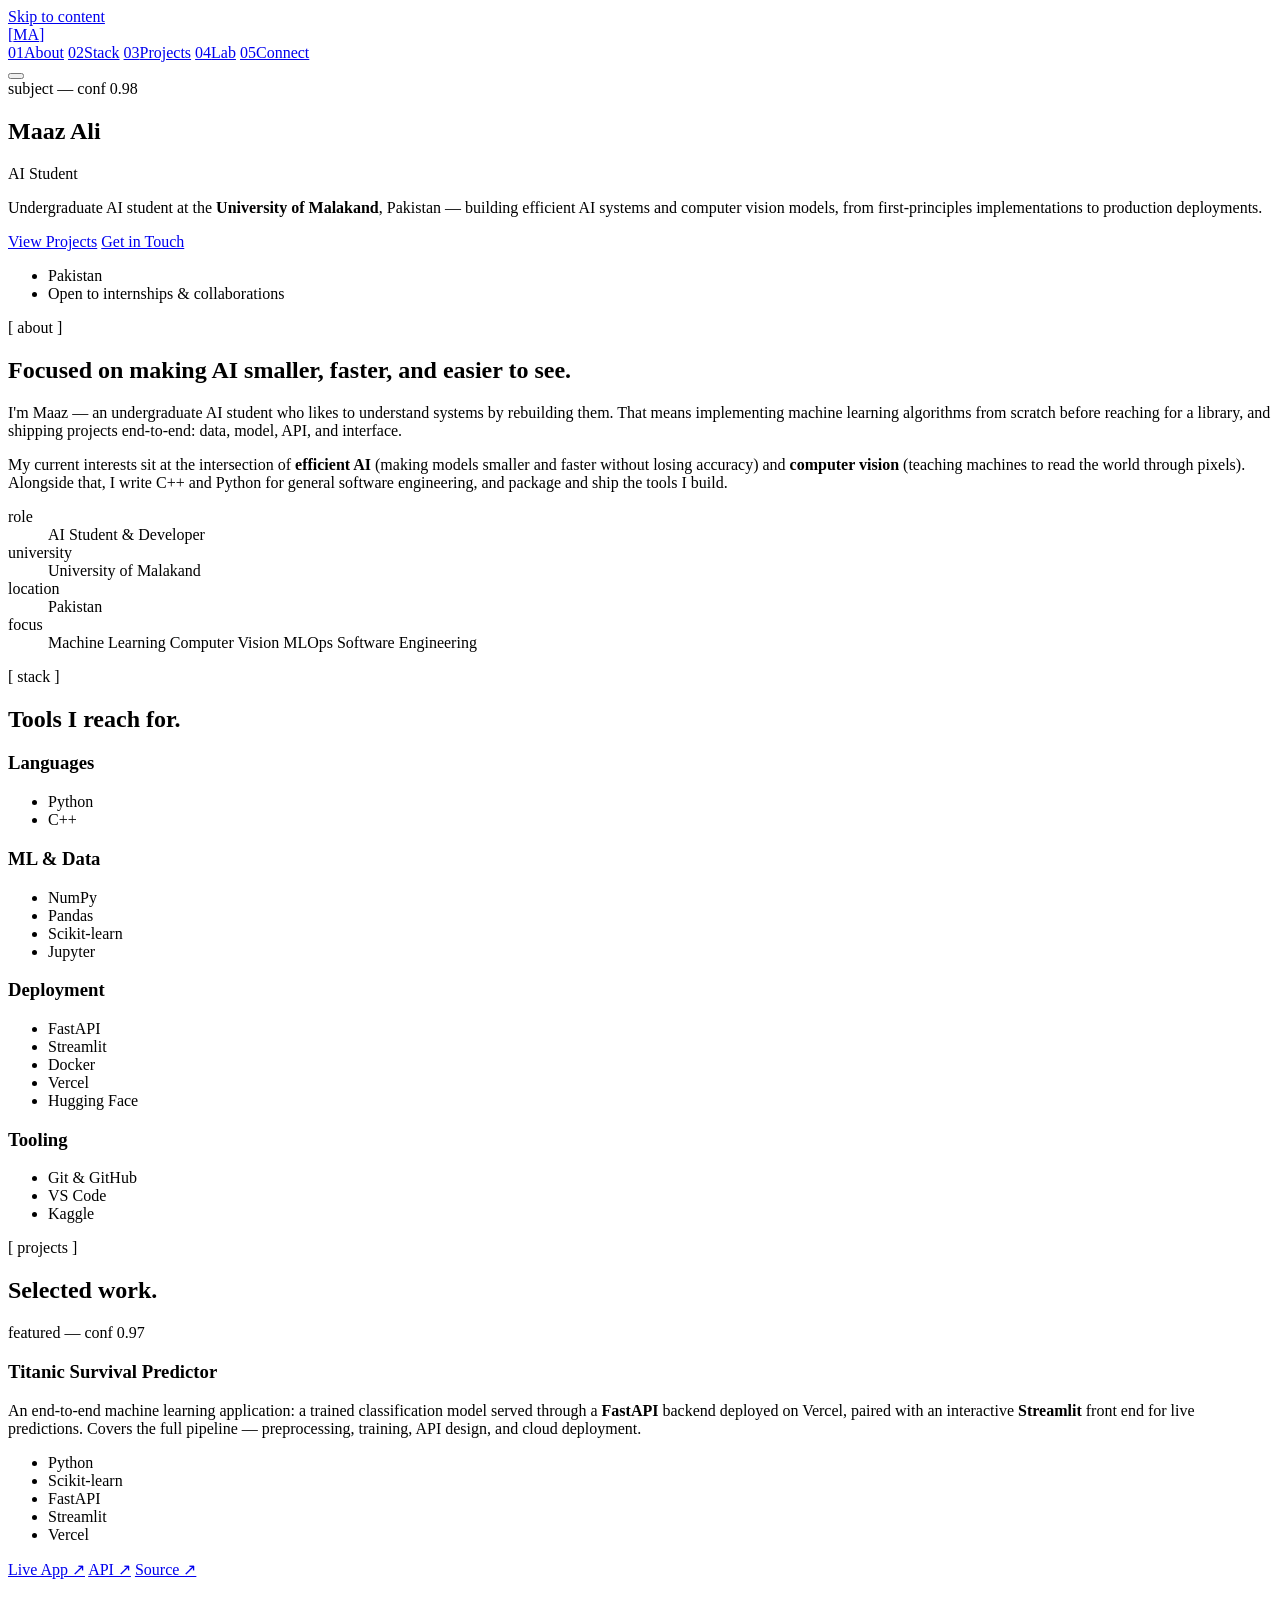
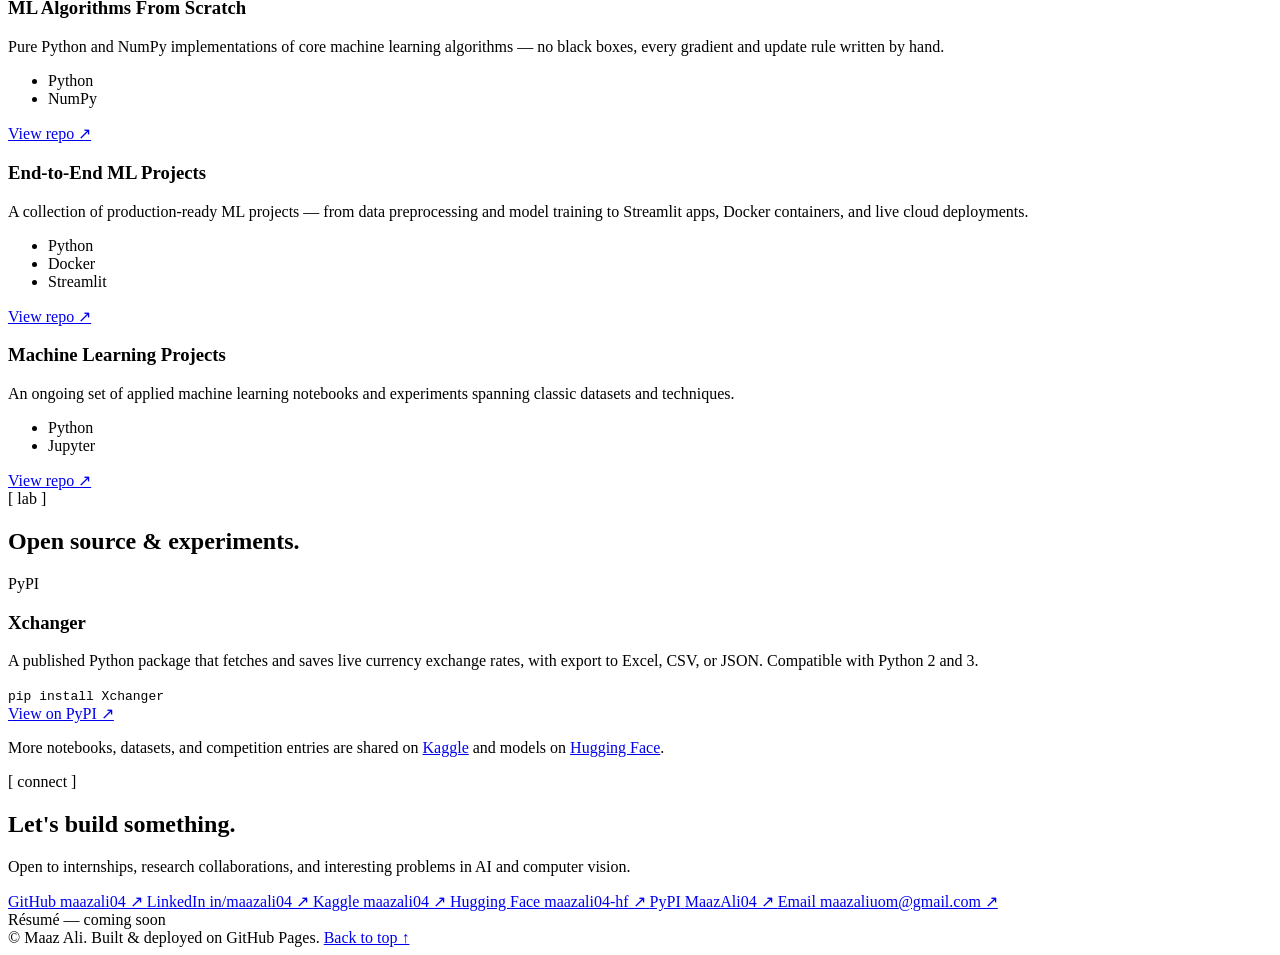
==== index.html @ 605f3b9a "Add files via upload" ====
<!DOCTYPE html>
<html lang="en">
<head>
  <meta charset="UTF-8">
  <meta name="viewport" content="width=device-width, initial-scale=1.0">
  <title>Maaz Ali — AI Student · Computer Vision & Efficient AI</title>
  <meta name="description" content="Maaz Ali is an AI student at the University of Malakand, Pakistan, focused on efficient AI and computer vision. Explore machine learning projects, deployed applications, and open-source packages.">
  <meta name="keywords" content="Maaz Ali, maazali04, AI student Pakistan, computer vision, machine learning portfolio, University of Malakand, C++ Python developer">
  <meta name="author" content="Maaz Ali">
  <link rel="canonical" href="https://maazali04.github.io/">

  <!-- Open Graph -->
  <meta property="og:type" content="website">
  <meta property="og:title" content="Maaz Ali — AI Student · Computer Vision & Efficient AI">
  <meta property="og:description" content="AI student building efficient, deployed machine learning systems — from-scratch ML algorithms, computer vision, and production ML apps.">
  <meta property="og:url" content="https://maazali04.github.io/">
  <meta property="og:image" content="https://avatars.githubusercontent.com/u/240897871?v=4">
  <meta property="og:site_name" content="Maaz Ali">

  <!-- Twitter -->
  <meta name="twitter:card" content="summary_large_image">
  <meta name="twitter:title" content="Maaz Ali — AI Student · Computer Vision & Efficient AI">
  <meta name="twitter:description" content="AI student building efficient, deployed machine learning systems — from-scratch ML algorithms, computer vision, and production ML apps.">
  <meta name="twitter:image" content="https://avatars.githubusercontent.com/u/240897871?v=4">

  <link rel="icon" href="data:image/svg+xml,%3Csvg xmlns='http://www.w3.org/2000/svg' viewBox='0 0 100 100'%3E%3Crect width='100' height='100' fill='%230F1210'/%3E%3Cpath d='M10 30V10h20M90 30V10H70M10 70v20h20M90 70v20H70' stroke='%23C9A227' stroke-width='6' fill='none'/%3E%3Ccircle cx='50' cy='50' r='16' stroke='%23C9A227' stroke-width='6' fill='none'/%3E%3C/svg%3E">

  <link rel="preconnect" href="https://fonts.googleapis.com">
  <link rel="preconnect" href="https://fonts.gstatic.com" crossorigin>
  <link href="https://fonts.googleapis.com/css2?family=Space+Grotesk:wght@400;500;600;700&family=IBM+Plex+Sans:wght@400;500;600&family=IBM+Plex+Mono:wght@400;500;600&display=swap" rel="stylesheet">

  <link rel="stylesheet" href="assets/style.css">

  <!-- Structured data -->
  <script type="application/ld+json">
  {
    "@context": "https://schema.org",
    "@type": "Person",
    "name": "Maaz Ali",
    "alternateName": "maazali04",
    "url": "https://maazali04.github.io/",
    "image": "https://avatars.githubusercontent.com/u/240897871?v=4",
    "jobTitle": "AI Student",
    "affiliation": {
      "@type": "CollegeOrUniversity",
      "name": "University of Malakand"
    },
    "email": "mailto:maazaliuom@gmail.com",
    "knowsAbout": ["Artificial Intelligence", "Machine Learning", "Computer Vision", "Python", "C++"],
    "sameAs": [
      "https://github.com/maazali04",
      "https://www.kaggle.com/maazali04",
      "https://www.linkedin.com/in/maazali04/",
      "https://huggingface.co/maazali04-hf",
      "https://pypi.org/user/MaazAli04/"
    ]
  }
  </script>
</head>
<body>

  <div class="grid-overlay" aria-hidden="true"></div>

  <a class="skip-link" href="#main">Skip to content</a>

  <header class="nav" id="nav">
    <a href="#top" class="nav__logo" aria-label="Maaz Ali — home">
      <span class="bracket">[</span>MA<span class="bracket">]</span>
    </a>
    <nav class="nav__links" aria-label="Primary">
      <a href="#about"><span class="idx">01</span>About</a>
      <a href="#stack"><span class="idx">02</span>Stack</a>
      <a href="#projects"><span class="idx">03</span>Projects</a>
      <a href="#lab"><span class="idx">04</span>Lab</a>
      <a href="#connect"><span class="idx">05</span>Connect</a>
    </nav>
    <button class="nav__toggle" id="navToggle" aria-label="Toggle menu" aria-expanded="false">
      <span></span><span></span><span></span>
    </button>
  </header>

  <main id="main">

    <!-- HERO -->
    <section class="hero" id="top">
      <div class="hero__inner">
        <div class="detect-box">
          <span class="detect-box__tag">subject — conf 0.98</span>
          <h1 class="hero__name">Maaz&nbsp;Ali</h1>
        </div>
        <p class="hero__role">
          <span class="type-cursor" id="typedRole">AI Student</span>
        </p>
        <p class="hero__bio">
          Undergraduate AI student at the <strong>University of Malakand</strong>, Pakistan —
          building efficient AI systems and computer vision models, from first-principles
          implementations to production deployments.
        </p>
        <div class="hero__cta">
          <a href="#projects" class="btn btn--primary">View Projects</a>
          <a href="mailto:maazaliuom@gmail.com" class="btn btn--ghost">Get in Touch</a>
        </div>
        <ul class="hero__meta">
          <li><span class="dot"></span>Pakistan</li>
          <li><span class="dot"></span>Open to internships &amp; collaborations</li>
        </ul>
      </div>
      <div class="hero__frame" aria-hidden="true">
        <span class="corner corner--tl"></span>
        <span class="corner corner--tr"></span>
        <span class="corner corner--bl"></span>
        <span class="corner corner--br"></span>
        <span class="crosshair crosshair--h"></span>
        <span class="crosshair crosshair--v"></span>
      </div>
    </section>

    <!-- ABOUT -->
    <section class="section" id="about">
      <div class="section__head">
        <span class="eyebrow">[ about ]</span>
        <h2>Focused on making AI smaller, faster, and easier to see.</h2>
      </div>
      <div class="about__grid">
        <div class="about__text">
          <p>
            I'm Maaz — an undergraduate AI student who likes to understand systems by
            rebuilding them. That means implementing machine learning algorithms from
            scratch before reaching for a library, and shipping projects end-to-end:
            data, model, API, and interface.
          </p>
          <p>
            My current interests sit at the intersection of <strong>efficient AI</strong>
            (making models smaller and faster without losing accuracy) and
            <strong>computer vision</strong> (teaching machines to read the world through
            pixels). Alongside that, I write C++ and Python for general software
            engineering, and package and ship the tools I build.
          </p>
        </div>
        <div class="about__panel">
          <dl class="fact-list">
            <div class="fact-list__row">
              <dt>role</dt><dd>AI Student &amp; Developer</dd>
            </div>
            <div class="fact-list__row">
              <dt>university</dt><dd>University of Malakand</dd>
            </div>
            <div class="fact-list__row">
              <dt>location</dt><dd>Pakistan</dd>
            </div>
            <div class="fact-list__row">
              <dt>focus</dt>
              <dd>
                <span class="tag">Machine Learning</span>
                <span class="tag">Computer Vision</span>
                <span class="tag">MLOps</span>
                <span class="tag">Software Engineering</span>
              </dd>
            </div>
          </dl>
        </div>
      </div>
    </section>

    <!-- STACK -->
    <section class="section section--alt" id="stack">
      <div class="section__head">
        <span class="eyebrow">[ stack ]</span>
        <h2>Tools I reach for.</h2>
      </div>
      <div class="stack__grid">

        <article class="bracket-card">
          <span class="corner corner--tl"></span><span class="corner corner--tr"></span>
          <span class="corner corner--bl"></span><span class="corner corner--br"></span>
          <h3>Languages</h3>
          <ul class="chip-list">
            <li>Python</li><li>C++</li>
          </ul>
        </article>

        <article class="bracket-card">
          <span class="corner corner--tl"></span><span class="corner corner--tr"></span>
          <span class="corner corner--bl"></span><span class="corner corner--br"></span>
          <h3>ML &amp; Data</h3>
          <ul class="chip-list">
            <li>NumPy</li><li>Pandas</li><li>Scikit-learn</li><li>Jupyter</li>
          </ul>
        </article>

        <article class="bracket-card">
          <span class="corner corner--tl"></span><span class="corner corner--tr"></span>
          <span class="corner corner--bl"></span><span class="corner corner--br"></span>
          <h3>Deployment</h3>
          <ul class="chip-list">
            <li>FastAPI</li><li>Streamlit</li><li>Docker</li><li>Vercel</li><li>Hugging Face</li>
          </ul>
        </article>

        <article class="bracket-card">
          <span class="corner corner--tl"></span><span class="corner corner--tr"></span>
          <span class="corner corner--bl"></span><span class="corner corner--br"></span>
          <h3>Tooling</h3>
          <ul class="chip-list">
            <li>Git &amp; GitHub</li><li>VS Code</li><li>Kaggle</li>
          </ul>
        </article>

      </div>
    </section>

    <!-- PROJECTS -->
    <section class="section" id="projects">
      <div class="section__head">
        <span class="eyebrow">[ projects ]</span>
        <h2>Selected work.</h2>
      </div>

      <!-- Featured project -->
      <article class="feature-card">
        <span class="corner corner--tl"></span><span class="corner corner--tr"></span>
        <span class="corner corner--bl"></span><span class="corner corner--br"></span>
        <span class="feature-card__tag">featured — conf 0.97</span>
        <div class="feature-card__grid">
          <div>
            <h3>Titanic Survival Predictor</h3>
            <p>
              An end-to-end machine learning application: a trained classification model
              served through a <strong>FastAPI</strong> backend deployed on Vercel, paired
              with an interactive <strong>Streamlit</strong> front end for live predictions.
              Covers the full pipeline — preprocessing, training, API design, and cloud
              deployment.
            </p>
            <ul class="chip-list chip-list--outline">
              <li>Python</li><li>Scikit-learn</li><li>FastAPI</li><li>Streamlit</li><li>Vercel</li>
            </ul>
            <div class="feature-card__links">
              <a href="https://maazali04-titanic-app.streamlit.app/" target="_blank" rel="noopener">Live App ↗</a>
              <a href="https://maazali04-titanic-api.vercel.app/" target="_blank" rel="noopener">API ↗</a>
              <a href="https://github.com/maazali04/end-to-end-ml-projects" target="_blank" rel="noopener">Source ↗</a>
            </div>
          </div>
        </div>
      </article>

      <div class="project__grid">

        <article class="bracket-card">
          <span class="corner corner--tl"></span><span class="corner corner--tr"></span>
          <span class="corner corner--bl"></span><span class="corner corner--br"></span>
          <h3>ML Algorithms From Scratch</h3>
          <p>Pure Python and NumPy implementations of core machine learning algorithms — no black boxes, every gradient and update rule written by hand.</p>
          <ul class="chip-list chip-list--outline">
            <li>Python</li><li>NumPy</li>
          </ul>
          <a class="card-link" href="https://github.com/maazali04/ML-Algorithms-From-Scratch" target="_blank" rel="noopener">View repo ↗</a>
        </article>

        <article class="bracket-card">
          <span class="corner corner--tl"></span><span class="corner corner--tr"></span>
          <span class="corner corner--bl"></span><span class="corner corner--br"></span>
          <h3>End-to-End ML Projects</h3>
          <p>A collection of production-ready ML projects — from data preprocessing and model training to Streamlit apps, Docker containers, and live cloud deployments.</p>
          <ul class="chip-list chip-list--outline">
            <li>Python</li><li>Docker</li><li>Streamlit</li>
          </ul>
          <a class="card-link" href="https://github.com/maazali04/end-to-end-ml-projects" target="_blank" rel="noopener">View repo ↗</a>
        </article>

        <article class="bracket-card">
          <span class="corner corner--tl"></span><span class="corner corner--tr"></span>
          <span class="corner corner--bl"></span><span class="corner corner--br"></span>
          <h3>Machine Learning Projects</h3>
          <p>An ongoing set of applied machine learning notebooks and experiments spanning classic datasets and techniques.</p>
          <ul class="chip-list chip-list--outline">
            <li>Python</li><li>Jupyter</li>
          </ul>
          <a class="card-link" href="https://github.com/maazali04/machine-learning-projects" target="_blank" rel="noopener">View repo ↗</a>
        </article>

      </div>
    </section>

    <!-- LAB / OPEN SOURCE -->
    <section class="section section--alt" id="lab">
      <div class="section__head">
        <span class="eyebrow">[ lab ]</span>
        <h2>Open source &amp; experiments.</h2>
      </div>
      <div class="package-strip">
        <span class="corner corner--tl"></span><span class="corner corner--tr"></span>
        <span class="corner corner--bl"></span><span class="corner corner--br"></span>
        <div class="package-strip__icon" aria-hidden="true">PyPI</div>
        <div class="package-strip__body">
          <h3>Xchanger</h3>
          <p>
            A published Python package that fetches and saves live currency exchange
            rates, with export to Excel, CSV, or JSON. Compatible with Python 2 and 3.
          </p>
          <code class="install-line">pip install Xchanger</code>
        </div>
        <a class="card-link" href="https://pypi.org/project/Xchanger/" target="_blank" rel="noopener">View on PyPI ↗</a>
      </div>
      <p class="lab__note">
        More notebooks, datasets, and competition entries are shared on
        <a href="https://www.kaggle.com/maazali04" target="_blank" rel="noopener">Kaggle</a>
        and models on
        <a href="https://huggingface.co/maazali04-hf" target="_blank" rel="noopener">Hugging Face</a>.
      </p>
    </section>

    <!-- CONNECT -->
    <section class="section connect" id="connect">
      <div class="section__head">
        <span class="eyebrow">[ connect ]</span>
        <h2>Let's build something.</h2>
        <p class="connect__sub">
          Open to internships, research collaborations, and interesting problems in
          AI and computer vision.
        </p>
      </div>

      <div class="connect__grid">
        <a class="connect__item" href="https://github.com/maazali04" target="_blank" rel="noopener">
          <span class="connect__label">GitHub</span>
          <span class="connect__value">maazali04 ↗</span>
        </a>
        <a class="connect__item" href="https://www.linkedin.com/in/maazali04/" target="_blank" rel="noopener">
          <span class="connect__label">LinkedIn</span>
          <span class="connect__value">in/maazali04 ↗</span>
        </a>
        <a class="connect__item" href="https://www.kaggle.com/maazali04" target="_blank" rel="noopener">
          <span class="connect__label">Kaggle</span>
          <span class="connect__value">maazali04 ↗</span>
        </a>
        <a class="connect__item" href="https://huggingface.co/maazali04-hf" target="_blank" rel="noopener">
          <span class="connect__label">Hugging Face</span>
          <span class="connect__value">maazali04-hf ↗</span>
        </a>
        <a class="connect__item" href="https://pypi.org/user/MaazAli04/" target="_blank" rel="noopener">
          <span class="connect__label">PyPI</span>
          <span class="connect__value">MaazAli04 ↗</span>
        </a>
        <a class="connect__item" href="mailto:maazaliuom@gmail.com">
          <span class="connect__label">Email</span>
          <span class="connect__value">maazaliuom@gmail.com ↗</span>
        </a>
      </div>

      <div class="resume-note">
        <span class="corner corner--tl"></span><span class="corner corner--tr"></span>
        <span class="corner corner--bl"></span><span class="corner corner--br"></span>
        Résumé — coming soon
      </div>
    </section>

  </main>

  <footer class="footer">
    <span>© <span id="year"></span> Maaz Ali. Built &amp; deployed on GitHub Pages.</span>
    <a href="#top" class="footer__top">Back to top ↑</a>
  </footer>

  <script src="assets/script.js"></script>
</body>
</html>
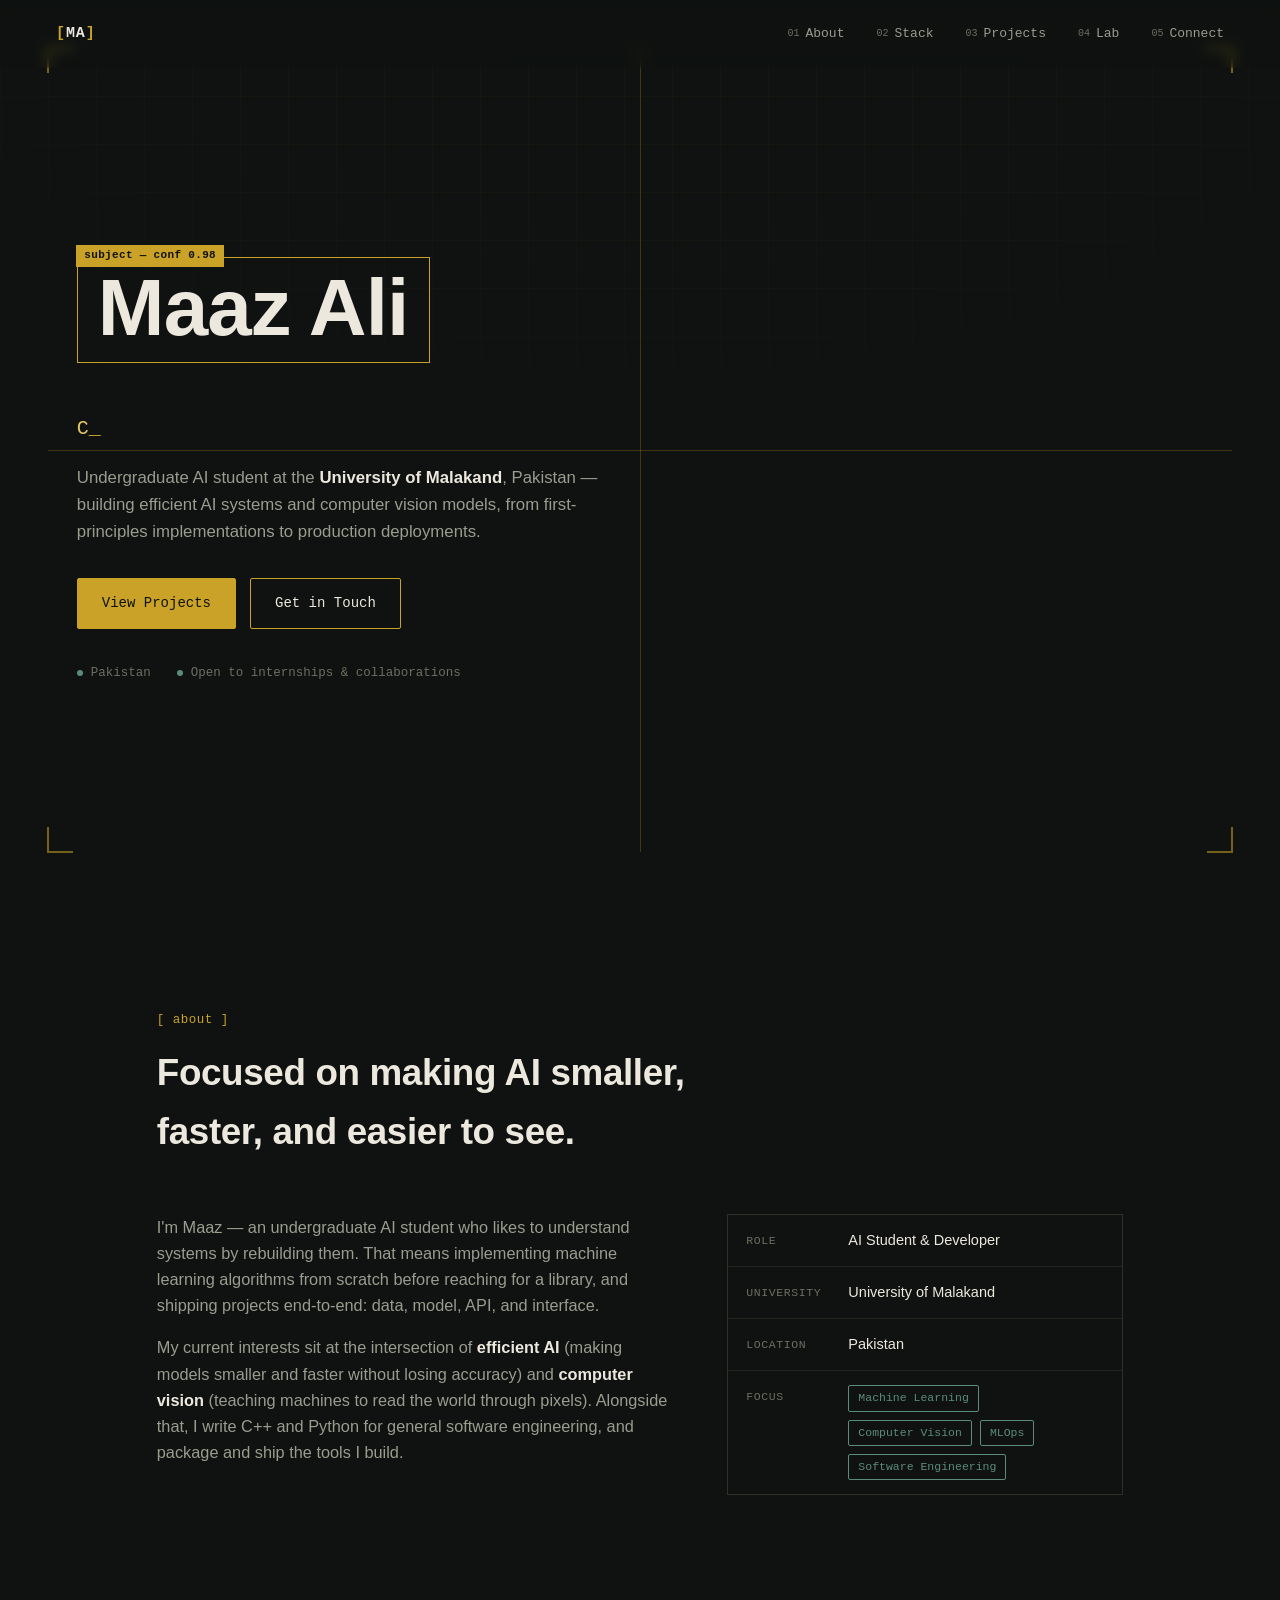
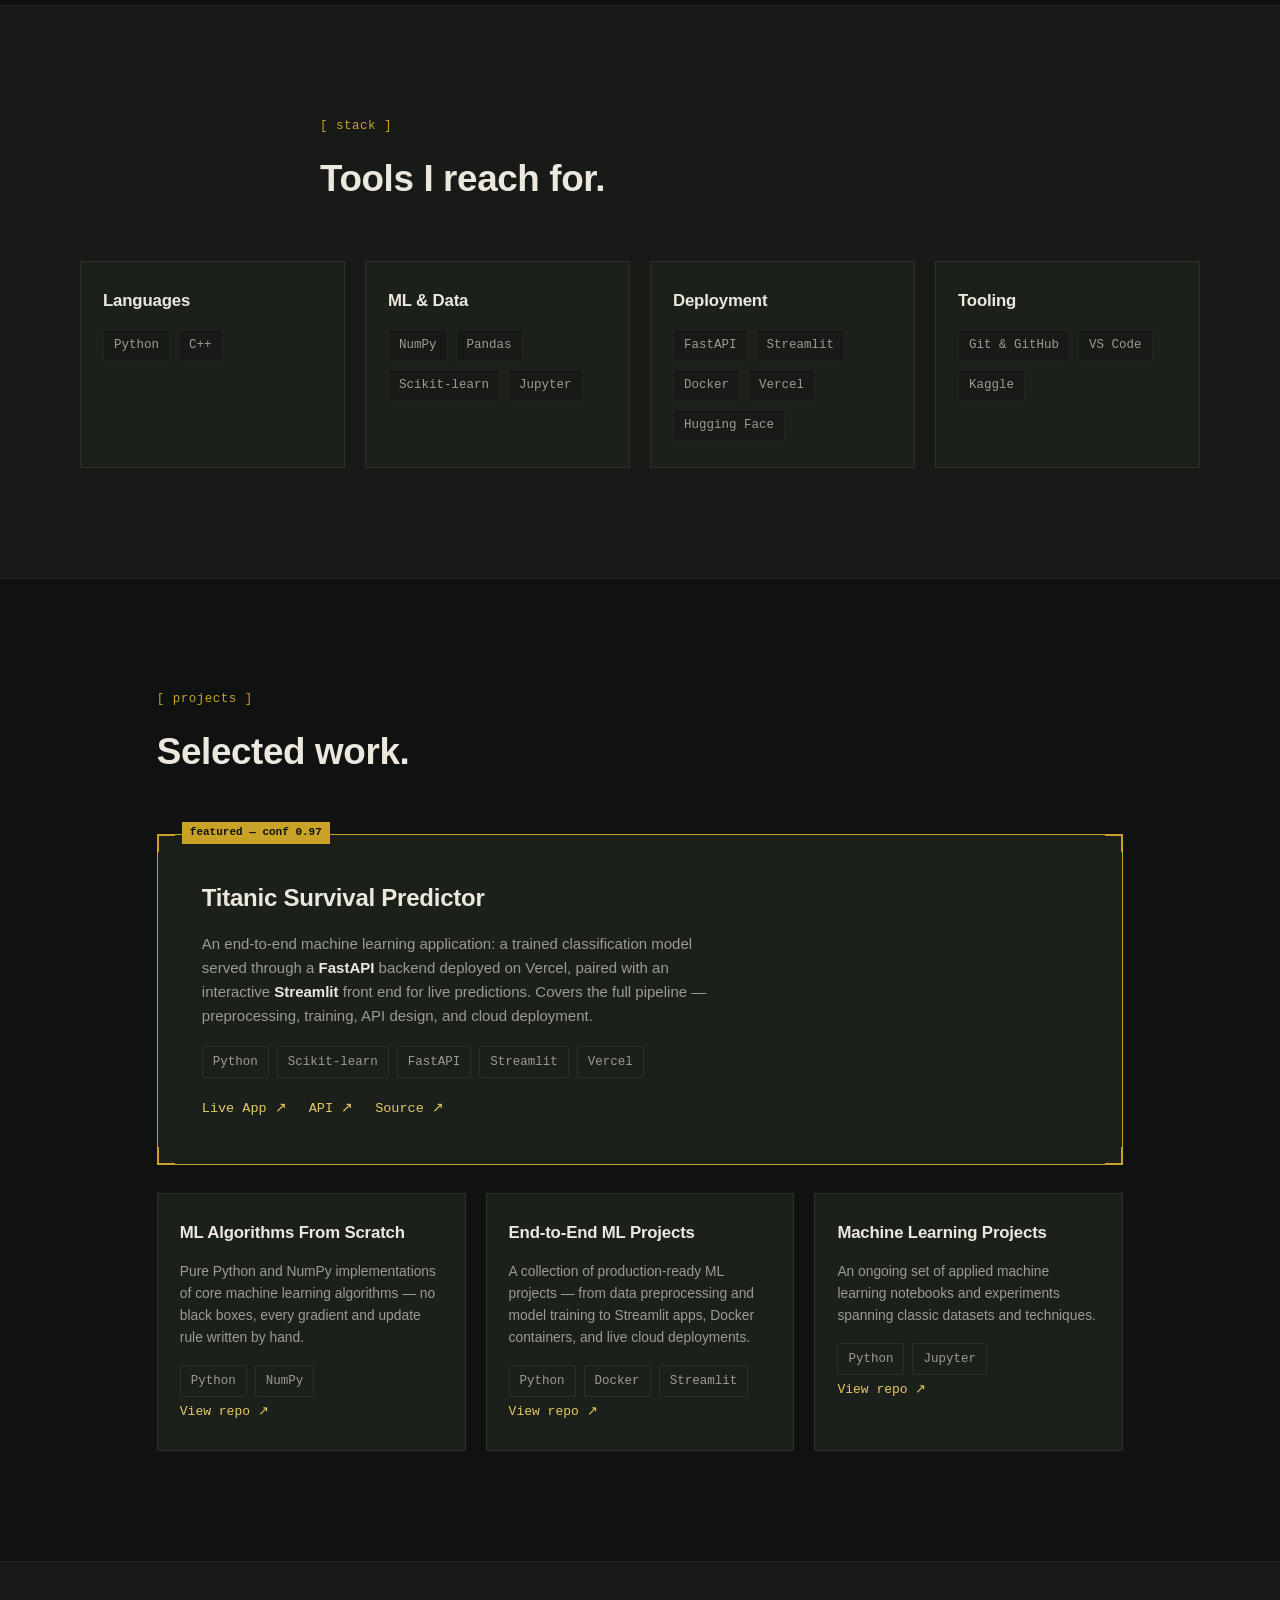
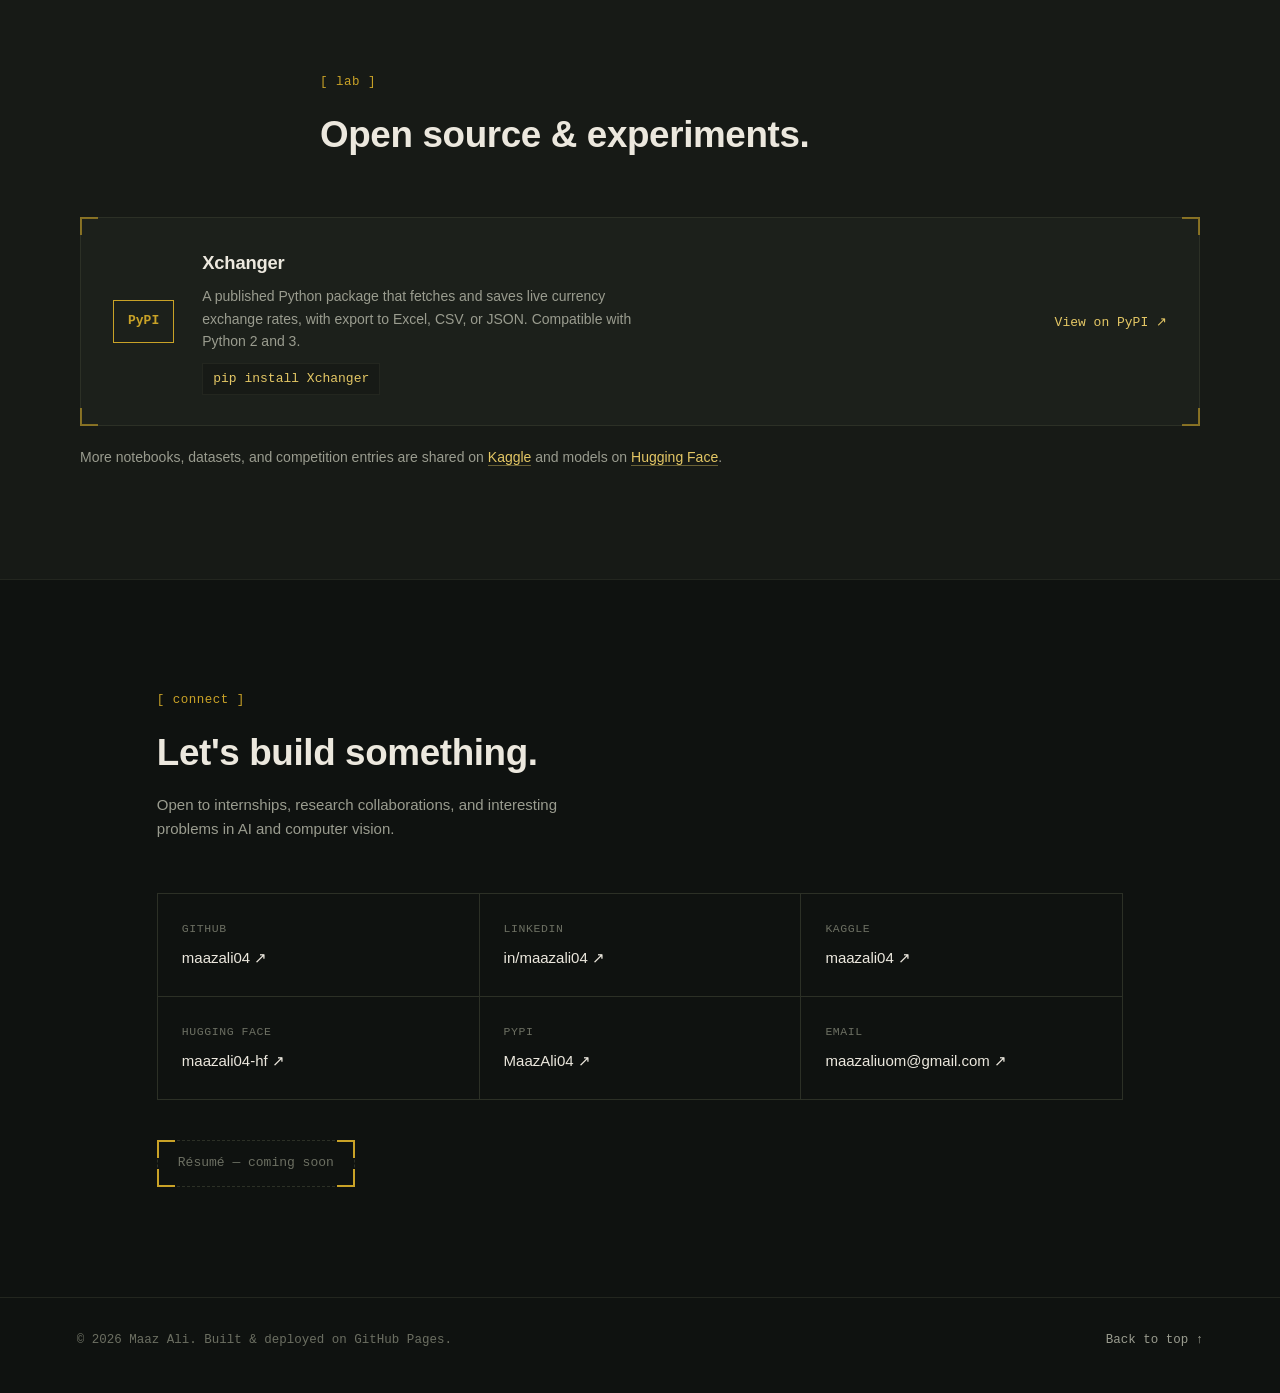
==== commit 662ef821: "Add files via upload" ====
--- a/index.html
+++ b/index.html
@@ -29,7 +29,394 @@
   <link rel="preconnect" href="https://fonts.gstatic.com" crossorigin>
   <link href="https://fonts.googleapis.com/css2?family=Space+Grotesk:wght@400;500;600;700&family=IBM+Plex+Sans:wght@400;500;600&family=IBM+Plex+Mono:wght@400;500;600&display=swap" rel="stylesheet">
 
-  <link rel="stylesheet" href="assets/style.css">
+  <style>
+/* ============================================================
+   Maaz Ali — Portfolio
+   Design system: "annotation" — a computer-vision bounding-box
+   motif (corner brackets, confidence tags, mono data labels)
+   built on a dark ink/graphite base with a brass accent.
+   ============================================================ */
+
+:root{
+  --bg: #0F1210;
+  --bg-alt: #171A16;
+  --bg-raised: #1C201B;
+  --text: #ECE8DE;
+  --text-dim: #9A9C8F;
+  --text-faint: #6C6F62;
+  --accent: #C9A227;
+  --accent-soft: #E4C765;
+  --accent-2: #5B8C7B;
+  --border: #2C3026;
+  --border-soft: #23261F;
+
+  --font-display: 'Space Grotesk', sans-serif;
+  --font-body: 'IBM Plex Sans', sans-serif;
+  --font-mono: 'IBM Plex Mono', monospace;
+
+  --maxw: 1120px;
+  --radius: 2px;
+}
+
+*, *::before, *::after{ box-sizing: border-box; }
+
+html{ scroll-behavior: smooth; }
+
+@media (prefers-reduced-motion: reduce){
+  html{ scroll-behavior: auto; }
+  *, *::before, *::after{ animation-duration: 0.01ms !important; animation-iteration-count: 1 !important; transition-duration: 0.01ms !important; }
+}
+
+body{
+  margin: 0;
+  background: var(--bg);
+  color: var(--text);
+  font-family: var(--font-body);
+  font-size: 16px;
+  line-height: 1.6;
+  -webkit-font-smoothing: antialiased;
+  overflow-x: hidden;
+}
+
+::selection{ background: var(--accent); color: var(--bg); }
+
+a{ color: inherit; text-decoration: none; }
+
+h1, h2, h3{
+  font-family: var(--font-display);
+  font-weight: 600;
+  margin: 0;
+  letter-spacing: -0.01em;
+}
+
+p{ margin: 0 0 1em; color: var(--text-dim); }
+p:last-child{ margin-bottom: 0; }
+
+strong{ color: var(--text); font-weight: 600; }
+
+.skip-link{
+  position: absolute; left: -999px; top: 0;
+  background: var(--accent); color: var(--bg);
+  padding: 8px 16px; z-index: 999;
+}
+.skip-link:focus{ left: 16px; top: 16px; }
+
+/* faint grid backdrop, evokes annotation/graph paper */
+.grid-overlay{
+  position: fixed; inset: 0; pointer-events: none; z-index: 0;
+  background-image:
+    linear-gradient(rgba(201,162,39,0.035) 1px, transparent 1px),
+    linear-gradient(90deg, rgba(201,162,39,0.035) 1px, transparent 1px);
+  background-size: 48px 48px;
+  mask-image: radial-gradient(ellipse 80% 60% at 50% 0%, black 40%, transparent 90%);
+}
+
+/* ---------- Nav ---------- */
+.nav{
+  position: fixed; top: 0; left: 0; right: 0; z-index: 100;
+  display: flex; align-items: center; justify-content: space-between;
+  padding: 22px clamp(20px, 5vw, 56px);
+  background: linear-gradient(to bottom, rgba(15,18,16,0.92), rgba(15,18,16,0));
+  backdrop-filter: blur(6px);
+}
+.nav__logo{
+  font-family: var(--font-mono); font-weight: 600; font-size: 15px;
+  letter-spacing: 0.06em; color: var(--text);
+}
+.nav__logo .bracket{ color: var(--accent); }
+.nav__links{ display: flex; gap: 32px; }
+.nav__links a{
+  font-family: var(--font-mono); font-size: 13px; color: var(--text-dim);
+  display: flex; align-items: center; gap: 6px;
+  transition: color 0.2s ease;
+}
+.nav__links a:hover, .nav__links a:focus-visible{ color: var(--accent-soft); }
+.nav__links .idx{ font-size: 10px; color: var(--text-faint); }
+.nav__toggle{ display: none; }
+
+@media (max-width: 780px){
+  .nav__links{
+    position: fixed; top: 64px; right: 0; left: 0;
+    flex-direction: column; gap: 0;
+    background: var(--bg-alt); border-bottom: 1px solid var(--border);
+    transform: translateY(-120%); transition: transform 0.3s ease;
+  }
+  .nav__links.is-open{ transform: translateY(0); }
+  .nav__links a{ padding: 16px 24px; border-top: 1px solid var(--border-soft); }
+  .nav__toggle{
+    display: flex; flex-direction: column; justify-content: center; gap: 5px;
+    width: 32px; height: 32px; background: none; border: none; cursor: pointer; padding: 0;
+  }
+  .nav__toggle span{ display: block; height: 2px; background: var(--text); border-radius: 2px; }
+}
+
+/* ---------- Corner brackets (signature element) ---------- */
+.corner{ position: absolute; width: 18px; height: 18px; pointer-events: none; }
+.corner--tl{ top: -1px; left: -1px; border-top: 2px solid var(--accent); border-left: 2px solid var(--accent); }
+.corner--tr{ top: -1px; right: -1px; border-top: 2px solid var(--accent); border-right: 2px solid var(--accent); }
+.corner--bl{ bottom: -1px; left: -1px; border-bottom: 2px solid var(--accent); border-left: 2px solid var(--accent); }
+.corner--br{ bottom: -1px; right: -1px; border-bottom: 2px solid var(--accent); border-right: 2px solid var(--accent); }
+
+/* ---------- Hero ---------- */
+.hero{
+  position: relative; z-index: 1;
+  min-height: 100vh;
+  display: flex; align-items: center;
+  padding: 120px clamp(20px, 6vw, 80px) 80px;
+}
+.hero__inner{ max-width: 720px; animation: rise 0.8s ease both; }
+.hero__frame{
+  position: absolute; inset: clamp(16px,4vw,48px);
+  pointer-events: none;
+}
+.hero__frame .corner{ width: 26px; height: 26px; opacity: 0.55; }
+.crosshair{ position: absolute; background: rgba(201,162,39,0.25); }
+.crosshair--h{ top: 50%; left: 0; right: 0; height: 1px; }
+.crosshair--v{ left: 50%; top: 0; bottom: 0; width: 1px; }
+
+@keyframes rise{
+  from{ opacity: 0; transform: translateY(18px); }
+  to{ opacity: 1; transform: translateY(0); }
+}
+
+.detect-box{
+  position: relative;
+  display: inline-block;
+  border: 1.5px solid var(--accent);
+  padding: 10px 20px 14px;
+  margin-bottom: 28px;
+}
+.detect-box__tag{
+  position: absolute; top: -13px; left: -1.5px;
+  background: var(--accent); color: var(--bg);
+  font-family: var(--font-mono); font-size: 11px; font-weight: 600;
+  padding: 2px 8px; letter-spacing: 0.03em; white-space: nowrap;
+}
+.hero__name{
+  font-size: clamp(2.6rem, 8vw, 5rem);
+  line-height: 1;
+}
+.hero__role{
+  font-family: var(--font-mono);
+  color: var(--accent-soft);
+  font-size: clamp(1rem, 2.4vw, 1.25rem);
+  margin: 22px 0 20px;
+}
+.type-cursor::after{
+  content: '_';
+  animation: blink 1s step-end infinite;
+  color: var(--accent);
+}
+@keyframes blink{ 50%{ opacity: 0; } }
+
+.hero__bio{
+  font-size: 1.05rem;
+  max-width: 56ch;
+  margin-bottom: 32px;
+}
+
+.hero__cta{ display: flex; gap: 14px; flex-wrap: wrap; margin-bottom: 34px; }
+
+.btn{
+  font-family: var(--font-mono); font-size: 14px; font-weight: 500;
+  padding: 13px 24px; border-radius: var(--radius);
+  border: 1px solid var(--accent);
+  transition: background 0.2s ease, color 0.2s ease, transform 0.2s ease;
+  display: inline-block;
+}
+.btn--primary{ background: var(--accent); color: var(--bg); }
+.btn--primary:hover{ background: var(--accent-soft); border-color: var(--accent-soft); transform: translateY(-1px); }
+.btn--ghost{ color: var(--text); }
+.btn--ghost:hover{ background: rgba(201,162,39,0.1); transform: translateY(-1px); }
+
+.hero__meta{
+  list-style: none; padding: 0; margin: 0;
+  display: flex; gap: 26px; flex-wrap: wrap;
+  font-family: var(--font-mono); font-size: 12.5px; color: var(--text-faint);
+}
+.hero__meta li{ display: flex; align-items: center; gap: 8px; }
+.dot{ width: 6px; height: 6px; border-radius: 50%; background: var(--accent-2); }
+
+/* ---------- Sections ---------- */
+.section{
+  position: relative; z-index: 1;
+  padding: 110px clamp(20px, 6vw, 80px);
+  max-width: var(--maxw); margin: 0 auto;
+}
+.section--alt{ max-width: none; background: var(--bg-alt); border-top: 1px solid var(--border-soft); border-bottom: 1px solid var(--border-soft); }
+.section--alt > *{ max-width: var(--maxw); margin-left: auto; margin-right: auto; }
+
+.section__head{ margin-bottom: 52px; max-width: 640px; }
+.eyebrow{
+  font-family: var(--font-mono); font-size: 12.5px; color: var(--accent);
+  letter-spacing: 0.04em; display: block; margin-bottom: 14px;
+}
+.section h2{ font-size: clamp(1.6rem, 3.4vw, 2.3rem); color: var(--text); }
+
+/* ---------- About ---------- */
+.about__grid{
+  display: grid; grid-template-columns: 1.3fr 1fr; gap: 56px;
+  align-items: start;
+}
+.about__text p{ font-size: 1.02rem; }
+.fact-list{ margin: 0; border: 1px solid var(--border); }
+.fact-list__row{
+  display: grid; grid-template-columns: 90px 1fr;
+  padding: 14px 18px; border-bottom: 1px solid var(--border-soft);
+  gap: 12px;
+}
+.fact-list__row:last-child{ border-bottom: none; }
+.fact-list dt{
+  font-family: var(--font-mono); font-size: 11.5px; color: var(--text-faint);
+  text-transform: uppercase; letter-spacing: 0.05em; align-self: start; padding-top: 3px;
+}
+.fact-list dd{ margin: 0; color: var(--text); font-size: 14.5px; display: flex; flex-wrap: wrap; gap: 8px; }
+
+.tag{
+  font-family: var(--font-mono); font-size: 11.5px;
+  border: 1px solid var(--accent-2); color: var(--accent-2);
+  padding: 3px 9px; border-radius: var(--radius);
+}
+
+@media (max-width: 820px){
+  .about__grid{ grid-template-columns: 1fr; }
+}
+
+/* ---------- Stack ---------- */
+.stack__grid{
+  display: grid; grid-template-columns: repeat(4, 1fr); gap: 20px;
+}
+.bracket-card{
+  position: relative;
+  border: 1px solid var(--border);
+  padding: 26px 22px;
+  background: var(--bg-raised);
+  transition: border-color 0.2s ease, transform 0.2s ease;
+}
+.bracket-card .corner{ opacity: 0; transition: opacity 0.2s ease; }
+.bracket-card:hover .corner{ opacity: 1; }
+.bracket-card:hover{ transform: translateY(-3px); border-color: var(--border-soft); }
+.bracket-card h3{ font-size: 1.05rem; margin-bottom: 14px; }
+.bracket-card p{ font-size: 13.8px; margin-bottom: 16px; }
+
+.chip-list{ list-style: none; padding: 0; margin: 0; display: flex; flex-wrap: wrap; gap: 8px; }
+.chip-list li{
+  font-family: var(--font-mono); font-size: 12.5px; color: var(--text-dim);
+  background: var(--bg-alt); border: 1px solid var(--border-soft);
+  padding: 5px 10px; border-radius: var(--radius);
+}
+.chip-list--outline li{ background: transparent; border-color: var(--border); }
+
+@media (max-width: 980px){ .stack__grid{ grid-template-columns: repeat(2, 1fr); } }
+@media (max-width: 560px){ .stack__grid{ grid-template-columns: 1fr; } }
+
+/* ---------- Projects ---------- */
+.feature-card{
+  position: relative;
+  border: 1.5px solid var(--accent);
+  padding: 44px clamp(24px, 4vw, 44px);
+  margin-bottom: 28px;
+  background: var(--bg-raised);
+}
+.feature-card__tag{
+  position: absolute; top: -13px; left: 24px;
+  background: var(--accent); color: var(--bg);
+  font-family: var(--font-mono); font-size: 11px; font-weight: 600;
+  padding: 2px 8px;
+}
+.feature-card h3{ font-size: 1.5rem; margin-bottom: 14px; }
+.feature-card p{ font-size: 15px; max-width: 62ch; margin-bottom: 18px; }
+.feature-card__links{ display: flex; gap: 22px; flex-wrap: wrap; margin-top: 20px; }
+.feature-card__links a{
+  font-family: var(--font-mono); font-size: 13.5px; color: var(--accent-soft);
+  border-bottom: 1px solid transparent; transition: border-color 0.2s ease;
+}
+.feature-card__links a:hover{ border-color: var(--accent-soft); }
+
+.project__grid{
+  display: grid; grid-template-columns: repeat(3, 1fr); gap: 20px;
+}
+.card-link{
+  display: inline-block; margin-top: 4px;
+  font-family: var(--font-mono); font-size: 13px; color: var(--accent-soft);
+  border-bottom: 1px solid transparent;
+}
+.card-link:hover{ border-color: var(--accent-soft); }
+
+@media (max-width: 980px){ .project__grid{ grid-template-columns: 1fr 1fr; } }
+@media (max-width: 640px){ .project__grid{ grid-template-columns: 1fr; } }
+
+/* ---------- Lab / package ---------- */
+.package-strip{
+  position: relative;
+  display: grid; grid-template-columns: auto 1fr auto; gap: 28px; align-items: center;
+  border: 1px solid var(--border); background: var(--bg-raised);
+  padding: 30px 32px; margin-bottom: 20px;
+}
+.package-strip .corner{ opacity: 0.6; }
+.package-strip__icon{
+  font-family: var(--font-mono); font-weight: 600; font-size: 13px;
+  color: var(--accent); border: 1px solid var(--accent);
+  padding: 10px 14px;
+}
+.package-strip__body h3{ font-size: 1.15rem; margin-bottom: 8px; }
+.package-strip__body p{ font-size: 14px; max-width: 60ch; margin-bottom: 10px; }
+.install-line{
+  font-family: var(--font-mono); font-size: 13px; color: var(--accent-soft);
+  background: var(--bg-alt); border: 1px solid var(--border-soft);
+  padding: 5px 10px; display: inline-block;
+}
+.lab__note{ font-size: 14px; }
+.lab__note a{ color: var(--accent-soft); border-bottom: 1px solid rgba(228,199,101,0.4); }
+
+@media (max-width: 700px){
+  .package-strip{ grid-template-columns: 1fr; text-align: left; }
+}
+
+/* ---------- Connect ---------- */
+.connect__sub{ margin-top: 10px; font-size: 15px; max-width: 52ch; }
+.connect__grid{
+  display: grid; grid-template-columns: repeat(3, 1fr); gap: 1px;
+  background: var(--border); border: 1px solid var(--border);
+  margin-bottom: 40px;
+}
+.connect__item{
+  background: var(--bg);
+  padding: 26px 24px;
+  display: flex; flex-direction: column; gap: 8px;
+  transition: background 0.2s ease;
+}
+.connect__item:hover{ background: var(--bg-raised); }
+.connect__label{ font-family: var(--font-mono); font-size: 11.5px; color: var(--text-faint); text-transform: uppercase; letter-spacing: 0.05em; }
+.connect__value{ font-size: 15px; color: var(--text); }
+
+@media (max-width: 820px){ .connect__grid{ grid-template-columns: 1fr 1fr; } }
+@media (max-width: 560px){ .connect__grid{ grid-template-columns: 1fr; } }
+
+.resume-note{
+  position: relative;
+  display: inline-block;
+  font-family: var(--font-mono); font-size: 13px; color: var(--text-faint);
+  border: 1px dashed var(--border);
+  padding: 12px 20px;
+}
+
+/* ---------- Footer ---------- */
+.footer{
+  position: relative; z-index: 1;
+  display: flex; justify-content: space-between; align-items: center; flex-wrap: wrap; gap: 12px;
+  padding: 32px clamp(20px, 6vw, 80px) 44px;
+  font-family: var(--font-mono); font-size: 12.5px; color: var(--text-faint);
+  border-top: 1px solid var(--border-soft);
+}
+.footer__top{ color: var(--text-dim); }
+.footer__top:hover{ color: var(--accent-soft); }
+
+/* ---------- Scroll reveal ---------- */
+.reveal{ opacity: 0; transform: translateY(24px); transition: opacity 0.6s ease, transform 0.6s ease; }
+.reveal.is-visible{ opacity: 1; transform: translateY(0); }
+
+  </style>
 
   <!-- Structured data -->
   <script type="application/ld+json">
@@ -361,6 +748,84 @@
     <a href="#top" class="footer__top">Back to top ↑</a>
   </footer>
 
-  <script src="assets/script.js"></script>
+  <script>
+// ---------- Mobile nav toggle ----------
+const navToggle = document.getElementById('navToggle');
+const navLinks = document.querySelector('.nav__links');
+
+navToggle?.addEventListener('click', () => {
+  const isOpen = navLinks.classList.toggle('is-open');
+  navToggle.setAttribute('aria-expanded', String(isOpen));
+});
+
+navLinks?.querySelectorAll('a').forEach(link => {
+  link.addEventListener('click', () => {
+    navLinks.classList.remove('is-open');
+    navToggle?.setAttribute('aria-expanded', 'false');
+  });
+});
+
+// ---------- Scroll reveal ----------
+const revealTargets = document.querySelectorAll(
+  '.bracket-card, .feature-card, .package-strip, .about__grid, .connect__grid'
+);
+revealTargets.forEach(el => el.classList.add('reveal'));
+
+const io = new IntersectionObserver((entries) => {
+  entries.forEach(entry => {
+    if (entry.isIntersecting) {
+      entry.target.classList.add('is-visible');
+      io.unobserve(entry.target);
+    }
+  });
+}, { threshold: 0.15 });
+
+revealTargets.forEach(el => io.observe(el));
+
+// ---------- Hero role typing ----------
+const roles = [
+  'AI Student',
+  'Computer Vision',
+  'Efficient AI',
+  'C++ & Python Developer'
+];
+const roleEl = document.getElementById('typedRole');
+let roleIndex = 0;
+let charIndex = 0;
+let deleting = false;
+
+function typeLoop() {
+  if (!roleEl) return;
+  const current = roles[roleIndex];
+
+  if (!deleting) {
+    charIndex++;
+    roleEl.textContent = current.slice(0, charIndex);
+    if (charIndex === current.length) {
+      deleting = true;
+      setTimeout(typeLoop, 1400);
+      return;
+    }
+  } else {
+    charIndex--;
+    roleEl.textContent = current.slice(0, charIndex);
+    if (charIndex === 0) {
+      deleting = false;
+      roleIndex = (roleIndex + 1) % roles.length;
+    }
+  }
+  setTimeout(typeLoop, deleting ? 40 : 70);
+}
+if (roleEl && !window.matchMedia('(prefers-reduced-motion: reduce)').matches) {
+  typeLoop();
+} else if (roleEl) {
+  roleEl.textContent = roles[0];
+}
+
+// ---------- Footer year ----------
+const yearEl = document.getElementById('year');
+if (yearEl) yearEl.textContent = new Date().getFullYear();
+
+  </script>
 </body>
 </html>
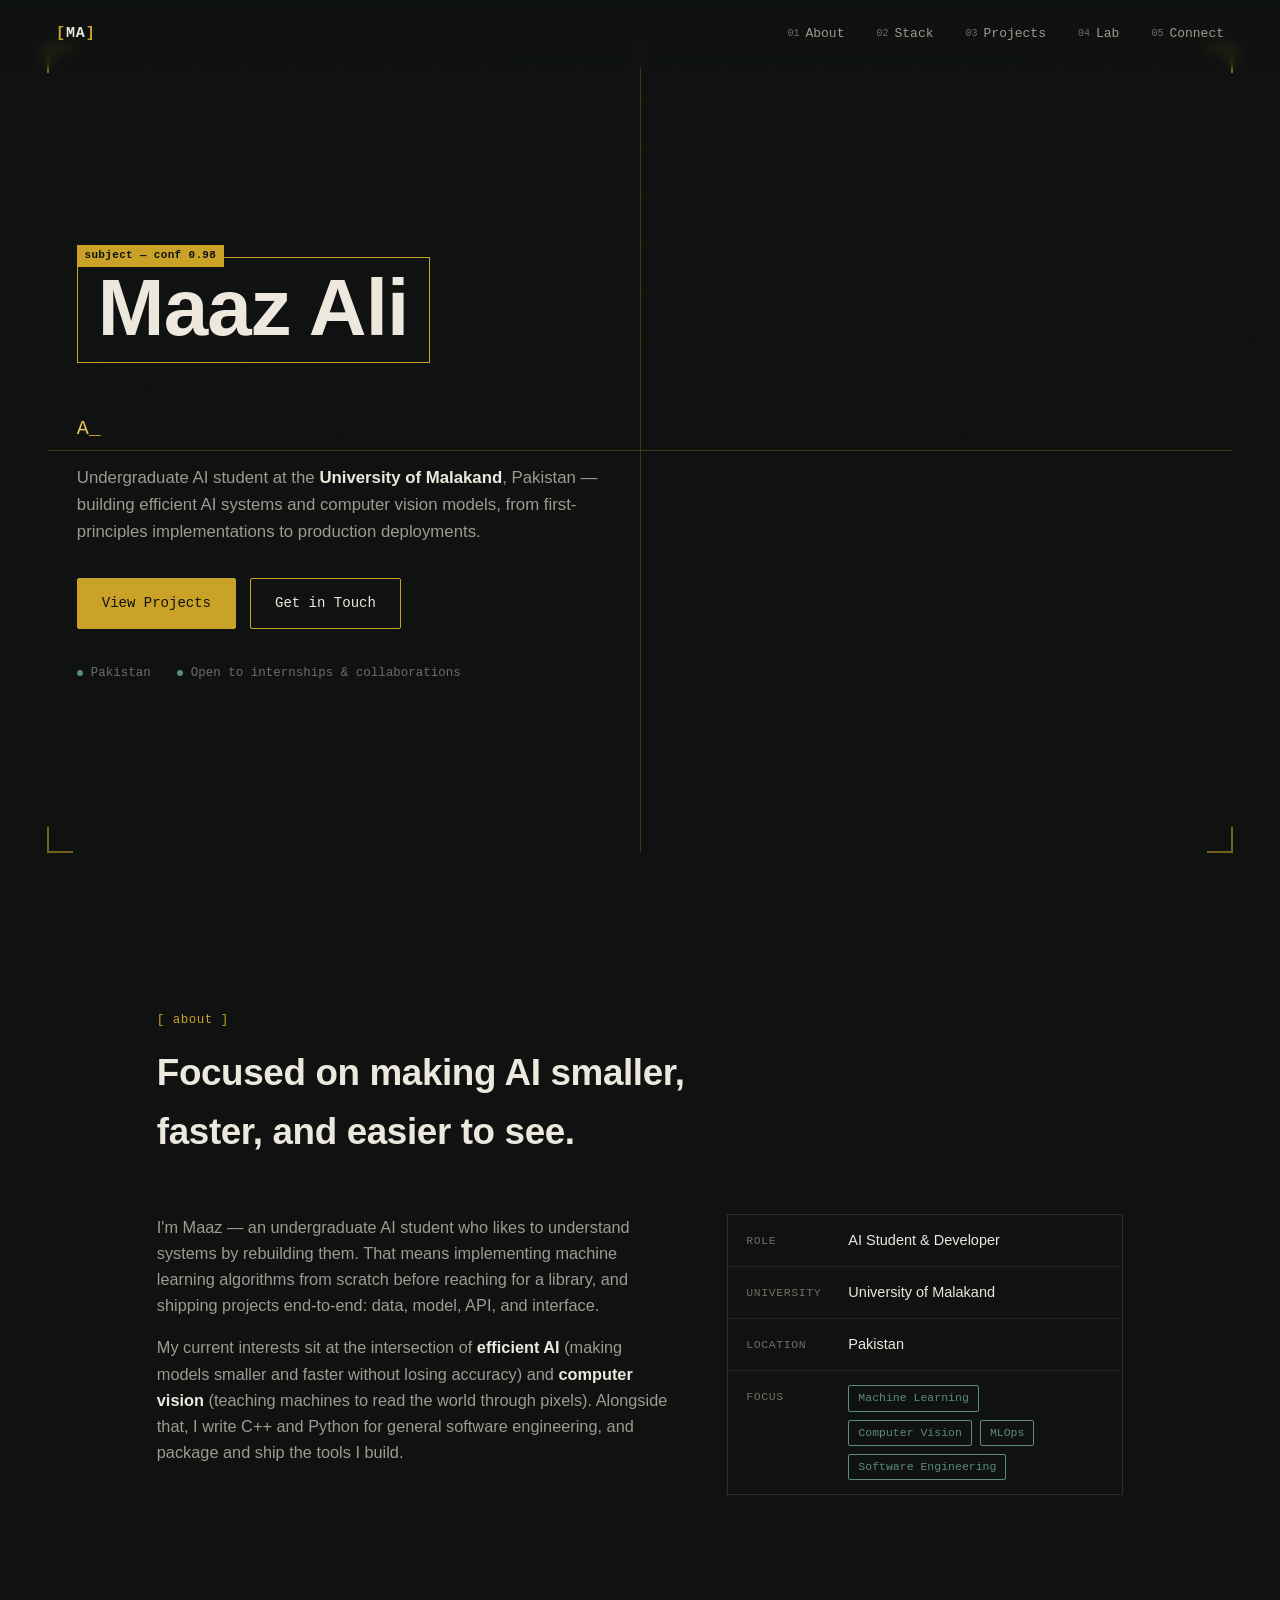
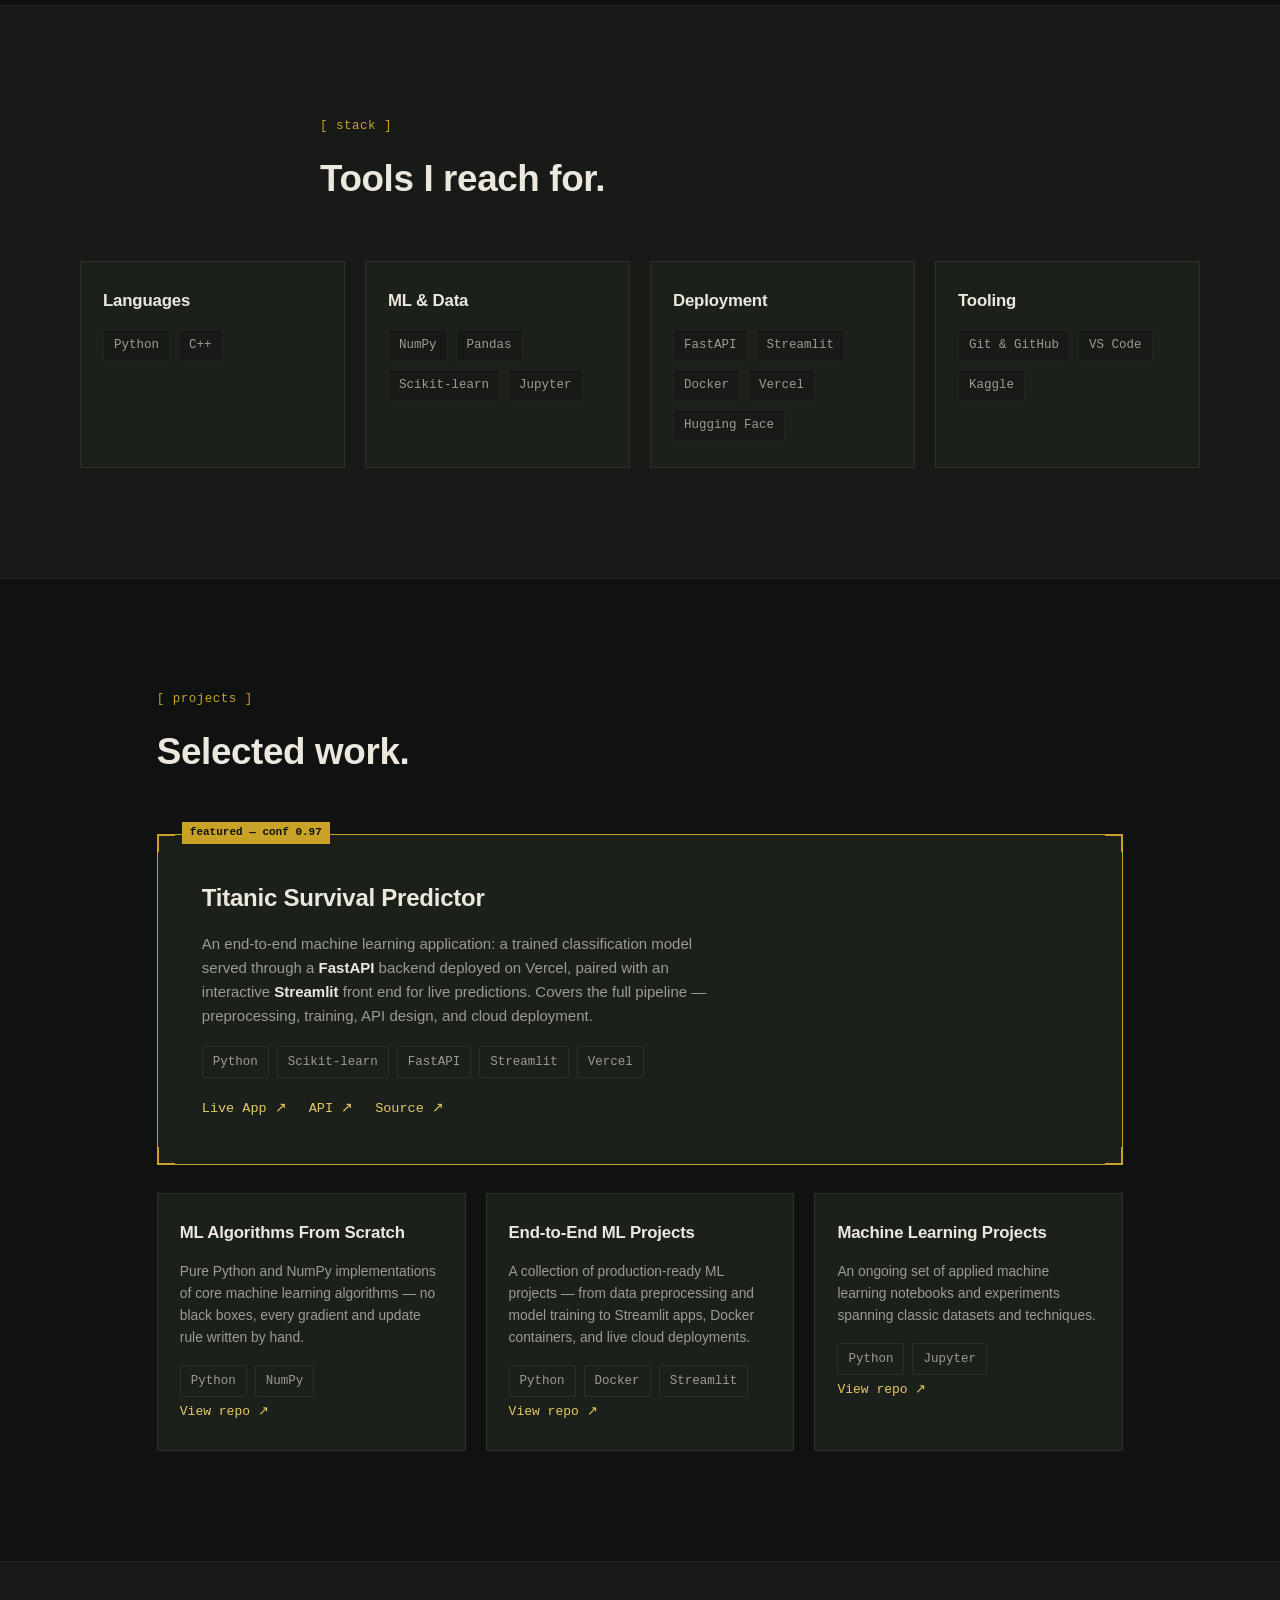
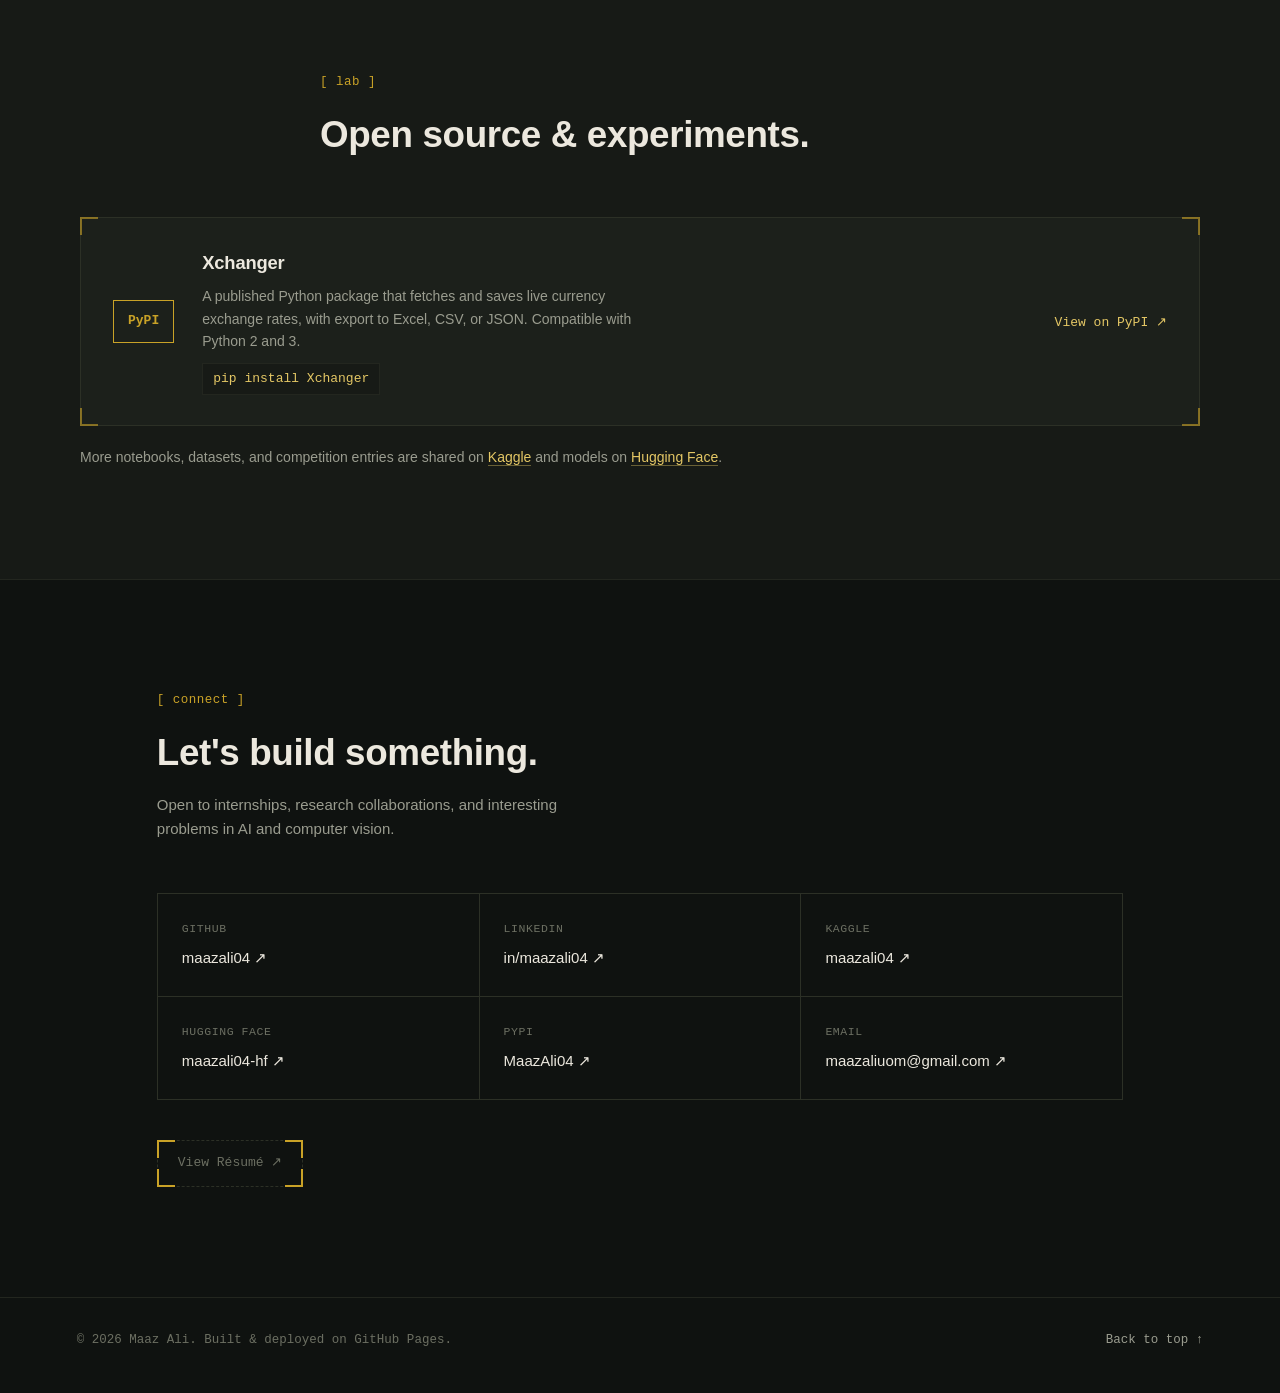
==== commit 56c37225: "Add Google site verification and update résumé link Added a Google site verification meta tag and up" ====
--- a/index.html
+++ b/index.html
@@ -4,6 +4,7 @@
   <meta charset="UTF-8">
   <meta name="viewport" content="width=device-width, initial-scale=1.0">
   <title>Maaz Ali — AI Student · Computer Vision & Efficient AI</title>
+  <meta name="google-site-verification" content="PRchSasfPETkL6j4r6f9TJv8bHiQT0UDwVAMpqQ5gjo" />
   <meta name="description" content="Maaz Ali is an AI student at the University of Malakand, Pakistan, focused on efficient AI and computer vision. Explore machine learning projects, deployed applications, and open-source packages.">
   <meta name="keywords" content="Maaz Ali, maazali04, AI student Pakistan, computer vision, machine learning portfolio, University of Malakand, C++ Python developer">
   <meta name="author" content="Maaz Ali">
@@ -734,11 +735,12 @@
         </a>
       </div>
 
-      <div class="resume-note">
-        <span class="corner corner--tl"></span><span class="corner corner--tr"></span>
-        <span class="corner corner--bl"></span><span class="corner corner--br"></span>
-        Résumé — coming soon
-      </div>
+      <a href="https://github.io" class="resume-note resume-link" target="_blank">
+      <span class="corner corner--tl"></span><span class="corner corner--tr"></span>
+      <span class="corner corner--bl"></span><span class="corner corner--br"></span>
+      View Résumé ↗
+      </a>
+
     </section>
 
   </main>
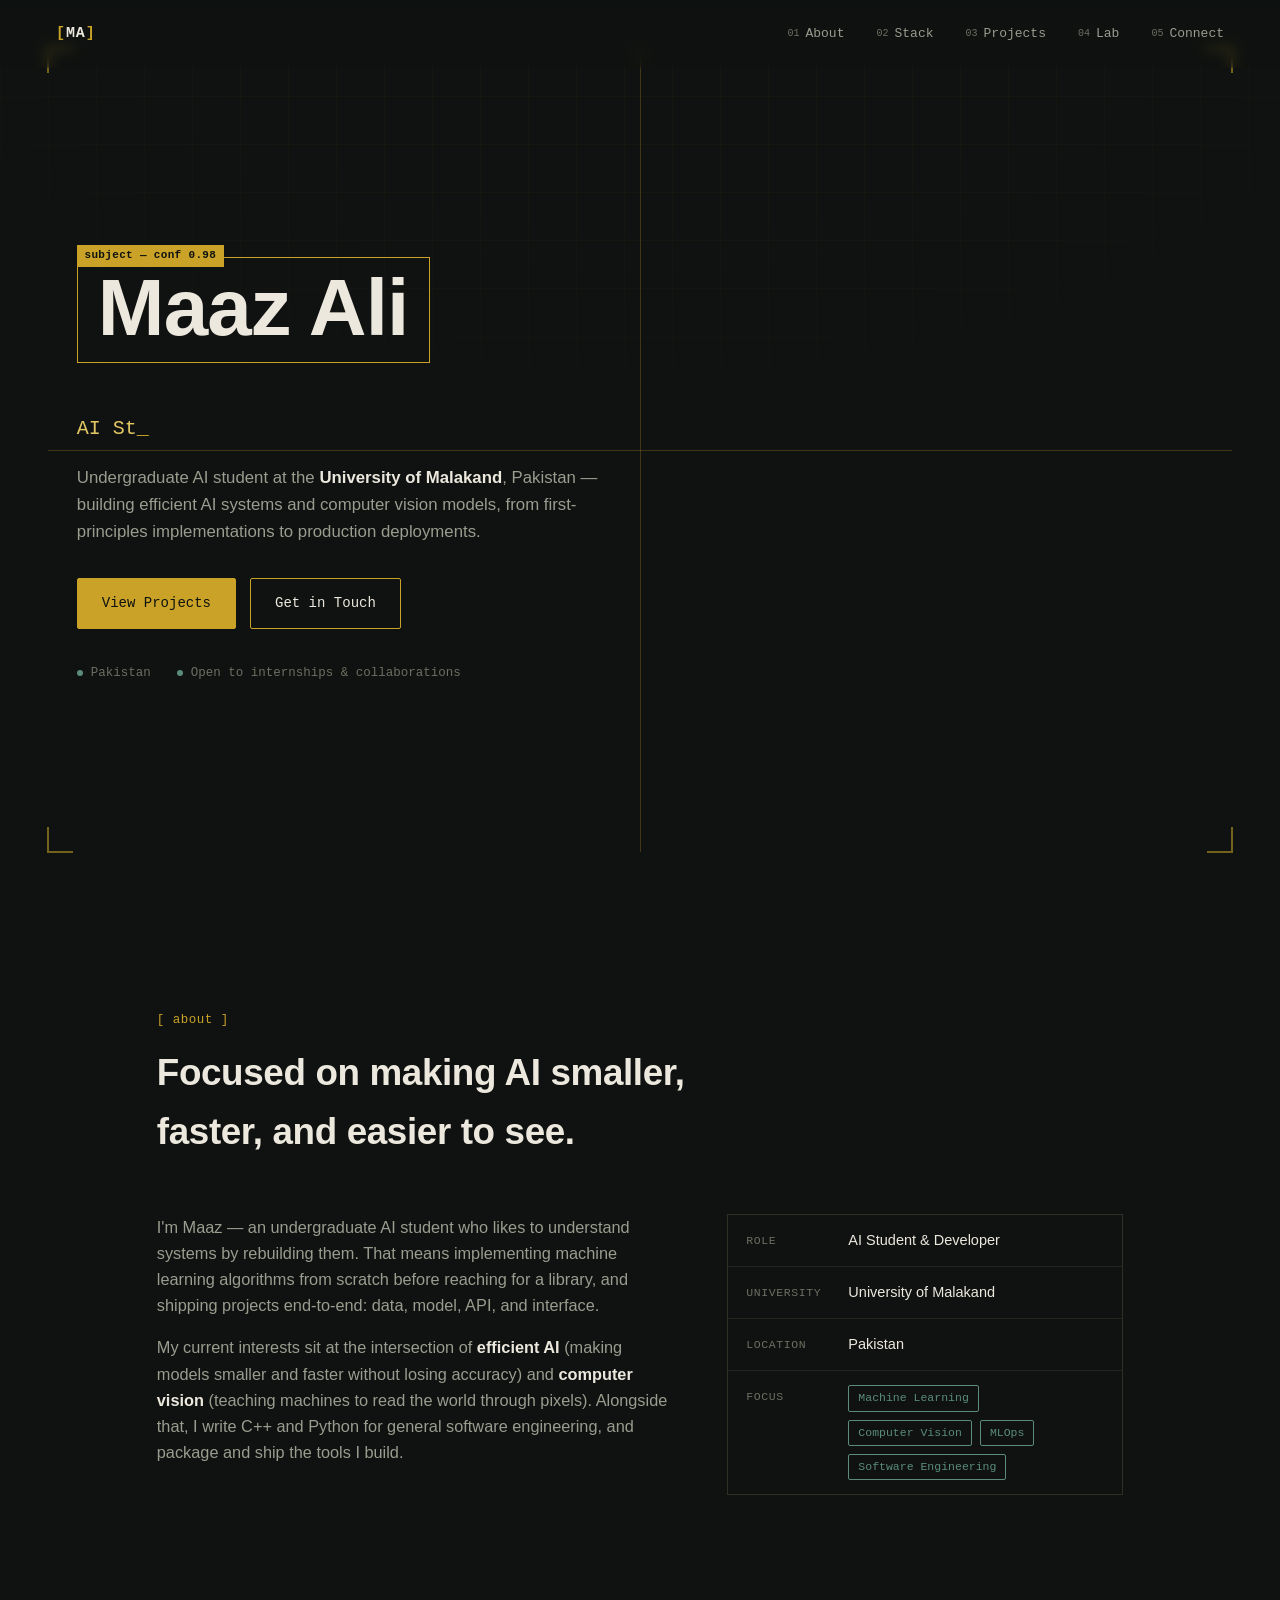
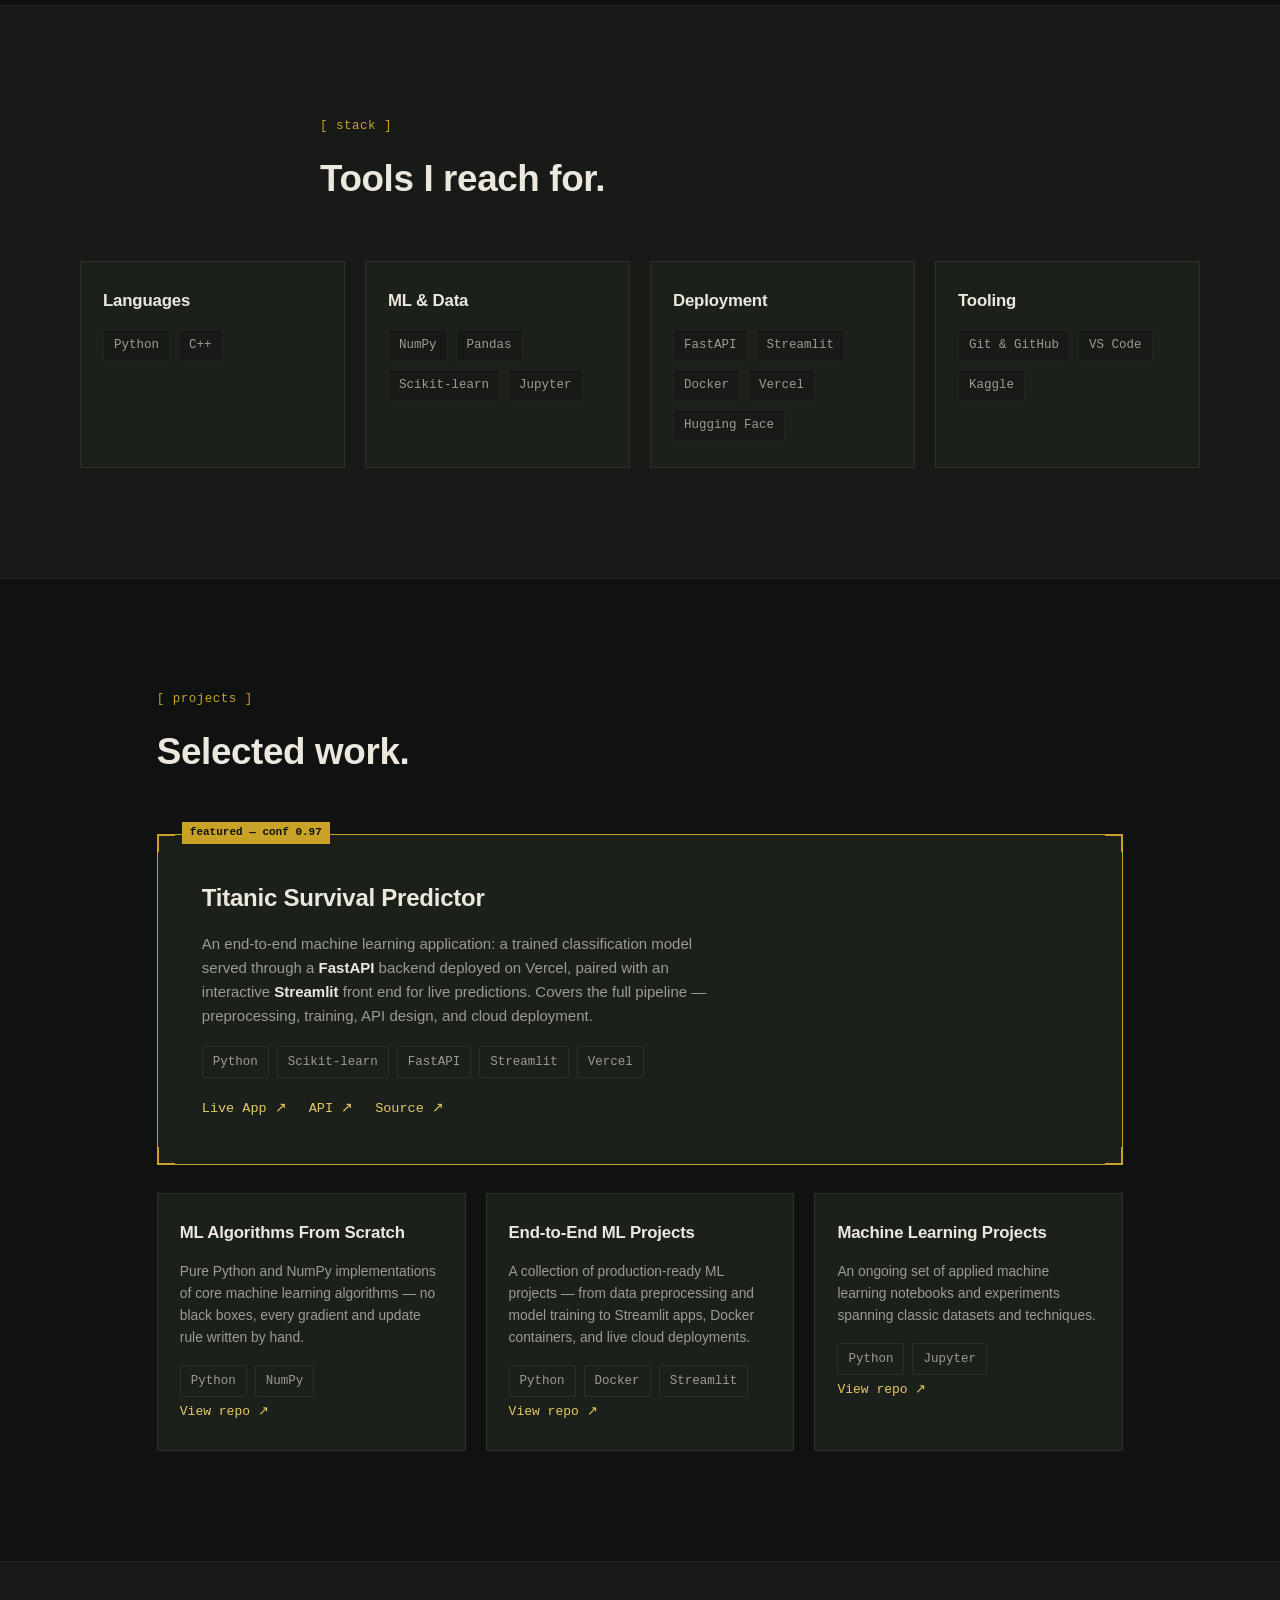
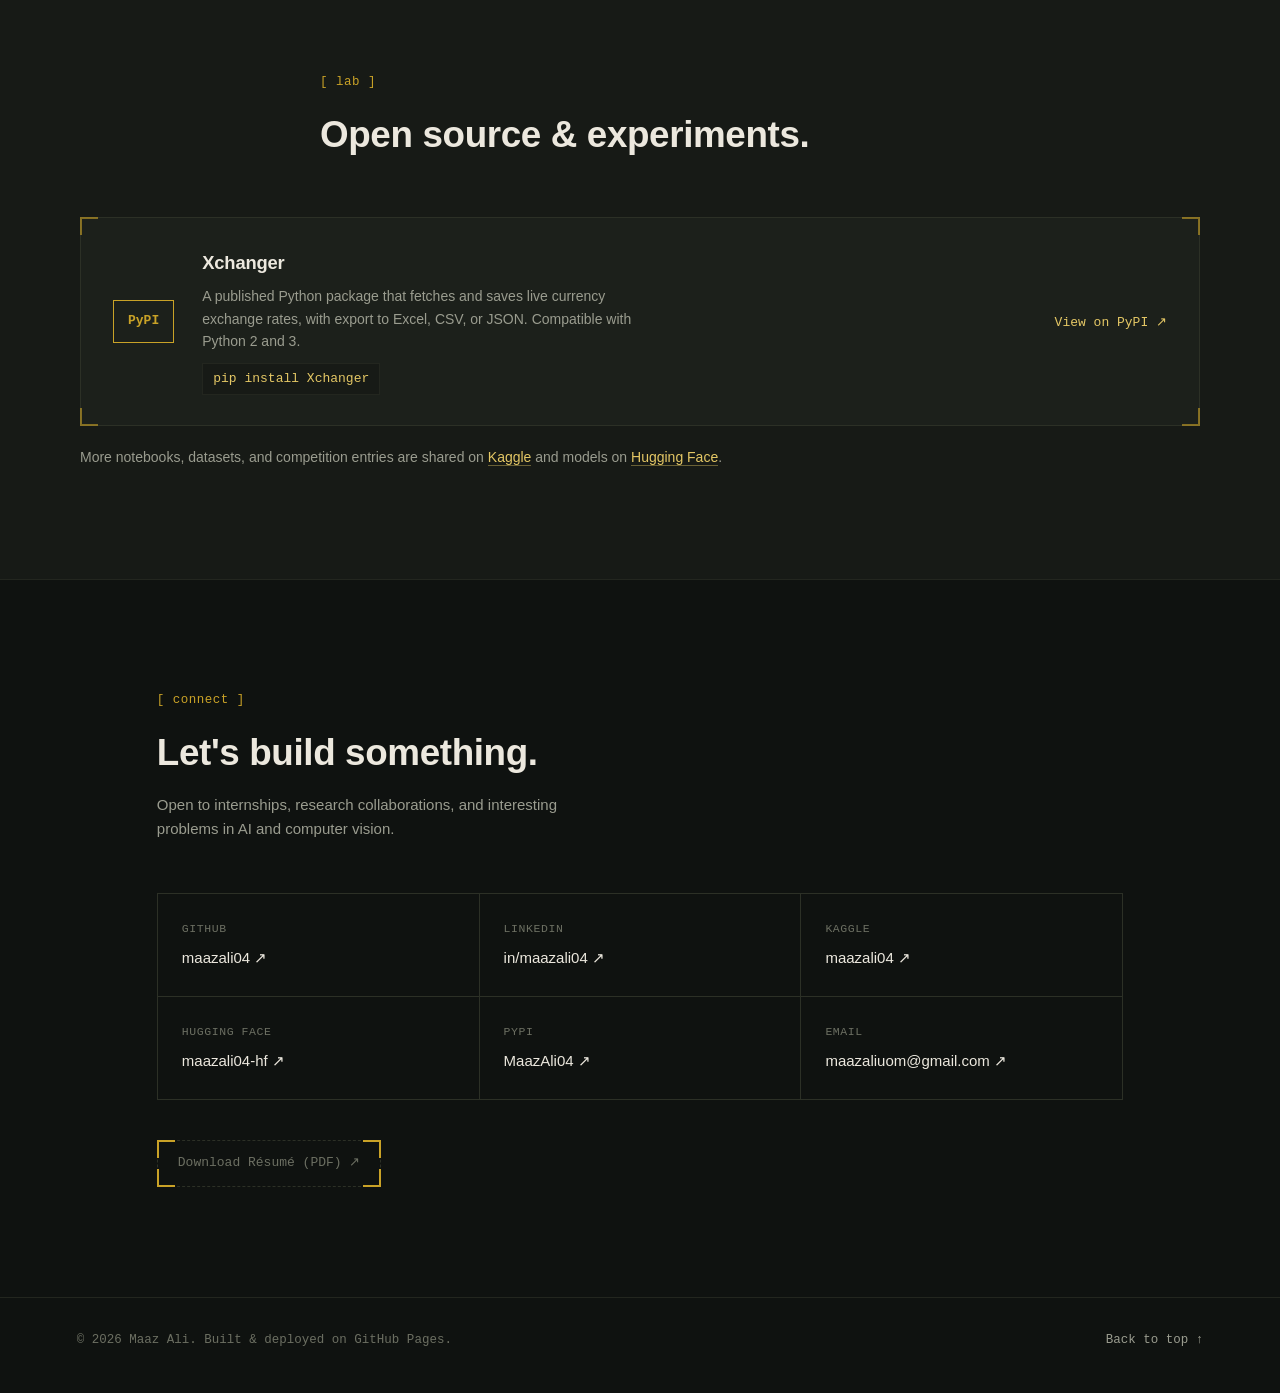
==== commit 9c297329: "Update resume link to download PDF instead of GitHub" ====
--- a/index.html
+++ b/index.html
@@ -735,10 +735,10 @@
         </a>
       </div>
 
-      <a href="https://github.io" class="resume-note resume-link" target="_blank">
-      <span class="corner corner--tl"></span><span class="corner corner--tr"></span>
-      <span class="corner corner--bl"></span><span class="corner corner--br"></span>
-      View Résumé ↗
+      <a class="resume-note resume-note--link" href="resume.pdf" target="_blank" rel="noopener">
+        <span class="corner corner--tl"></span><span class="corner corner--tr"></span>
+        <span class="corner corner--bl"></span><span class="corner corner--br"></span>
+        Download Résumé (PDF) ↗
       </a>
 
     </section>
